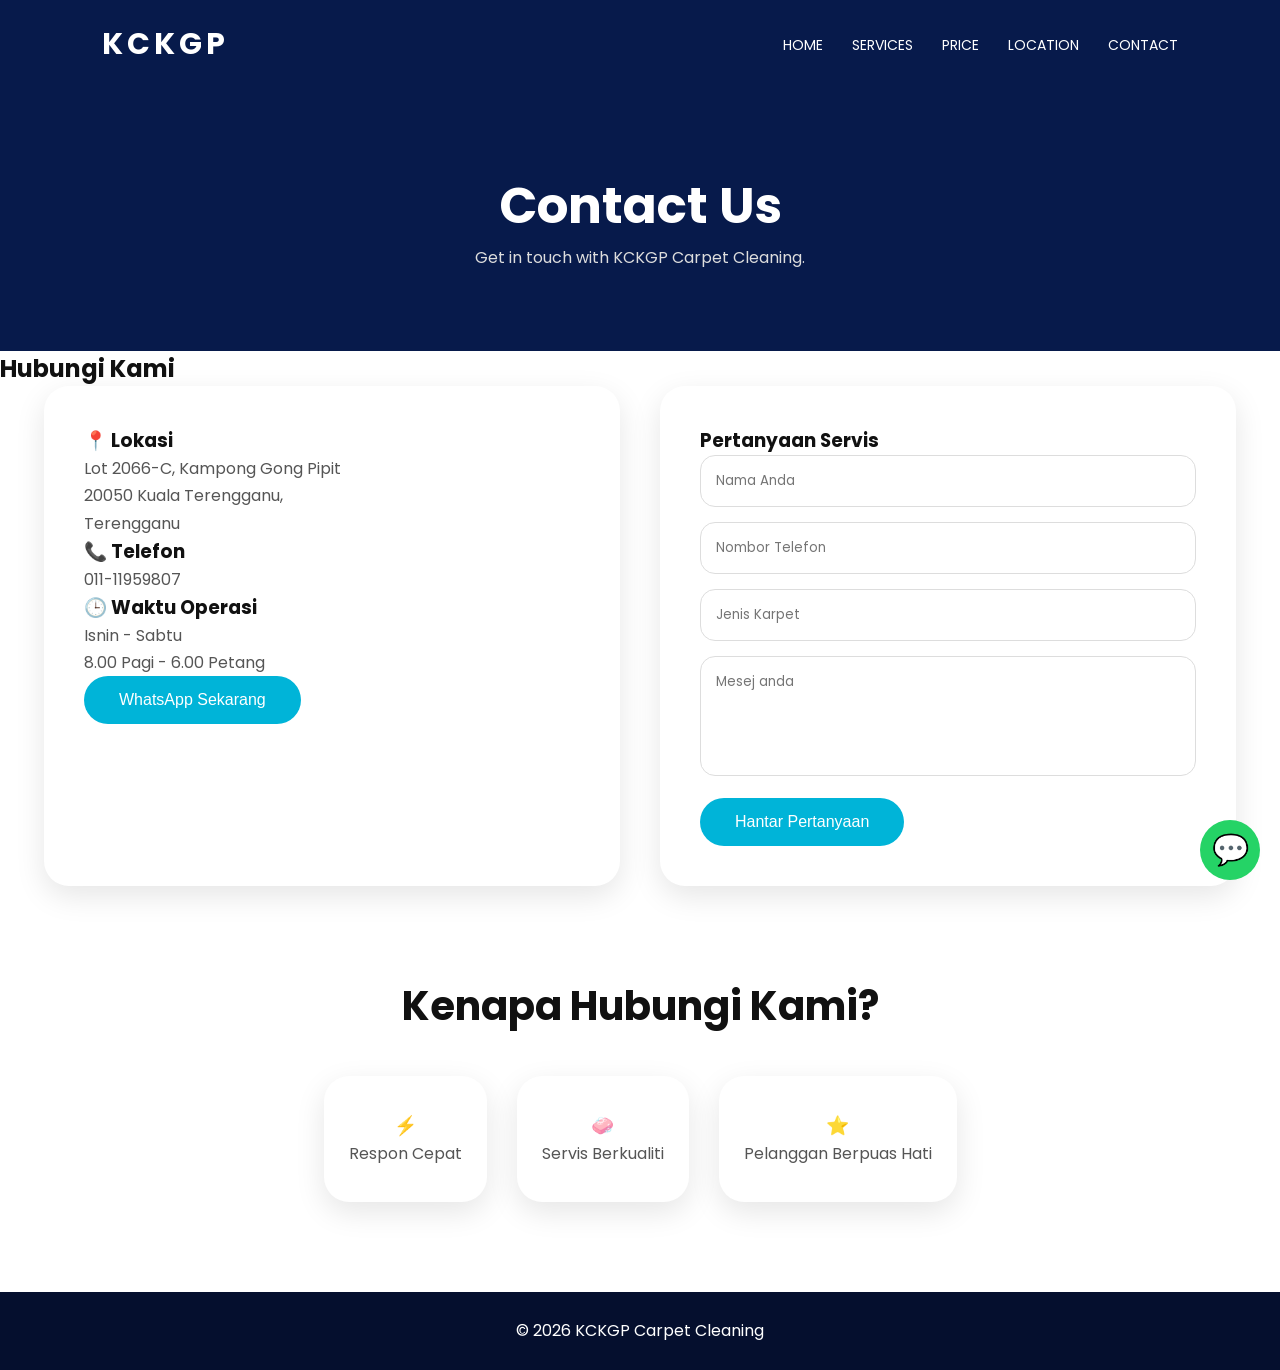
==== contact.html @ 7961ef6f "Add files via upload" ====
<!DOCTYPE html>

<html lang="en">


<head>


<meta charset="UTF-8">


<meta name="viewport" content="width=device-width, initial-scale=1.0">


<title>KCKGP | Contact Us</title>


<link rel="stylesheet" href="style.css">


<link href="https://fonts.googleapis.com/css2?family=Poppins:wght@300;400;500;600;700&display=swap" rel="stylesheet">


</head>




<body>





<!-- HEADER -->


<header>


<div class="logo">

KCKGP

</div>




<div class="menu-btn">

☰

</div>





<nav id="menu">


<a href="index.html">
HOME
</a>


<a href="service.html">
SERVICES
</a>


<a href="price.html">
PRICE
</a>


<a href="location.html">
LOCATION
</a>


<a href="contact.html">
CONTACT
</a>


</nav>



</header>









<!-- HERO -->


<section class="page-hero">


<h1>

Contact Us

</h1>


<p>

Get in touch with KCKGP Carpet Cleaning.

</p>


</section>









<!-- CONTACT SECTION -->


<section class="contact-page">





<h2>

Hubungi Kami

</h2>





<div class="contact-container">








<!-- CONTACT INFO -->


<div class="contact-info">



<h3>

📍 Lokasi

</h3>


<p>

Lot 2066-C, Kampong Gong Pipit

<br>

20050 Kuala Terengganu,

<br>

Terengganu

</p>







<h3>

📞 Telefon

</h3>


<p>

011-11959807

</p>







<h3>

🕒 Waktu Operasi

</h3>


<p>

Isnin - Sabtu

<br>

8.00 Pagi - 6.00 Petang

</p>








<button onclick="whatsapp()">

WhatsApp Sekarang

</button>





</div>









<!-- FORM -->


<div class="contact-form">


<h3>
Pertanyaan Servis
</h3>



<input 
type="text" 
id="nama"
placeholder="Nama Anda">



<input 
type="text" 
id="telefon"
placeholder="Nombor Telefon">



<input 
type="text" 
id="karpet"
placeholder="Jenis Karpet">



<textarea 
id="mesej"
placeholder="Mesej anda"></textarea>





<button onclick="sendWhatsApp()">

Hantar Pertanyaan

</button>


</div>







</div>


</section>









<!-- WHY CONTACT -->


<section class="choose">



<h2>

Kenapa Hubungi Kami?

</h2>





<div class="cards">





<div>

<h3>
⚡
</h3>

<p>
Respon Cepat
</p>

</div>







<div>

<h3>
🧼
</h3>

<p>
Servis Berkualiti
</p>

</div>







<div>

<h3>
⭐
</h3>

<p>
Pelanggan Berpuas Hati
</p>

</div>







</div>


</section>









<!-- FOOTER -->


<footer>


<p>

© 2026 KCKGP Carpet Cleaning

</p>


</footer>








<!-- WHATSAPP FLOAT -->


<a class="whatsapp" onclick="whatsapp()">

💬

</a>







<script src="script.js"></script>


</body>


</html>
---- style.css ----
/* =========================
GLOBAL
========================= */

*{
    margin:0;
    padding:0;
    box-sizing:border-box;
}


html{
    scroll-behavior:smooth;
}


body{

    font-family:'Poppins',sans-serif;
    color:#111;
    background:#fff;

}


img{

    width:100%;
    display:block;

}


h1,h2,h3,h4{

    font-weight:700;

}


p{

    color:#555;
    line-height:1.7;

}



/* =========================
NAVBAR
========================= */


header{

    width:100%;

    padding:22px 8%;

    background:#071A4B;

    display:flex;

    justify-content:space-between;

    align-items:center;

    position:sticky;

    top:0;

    z-index:999;

}



.logo{

    color:white;

    font-size:30px;

    font-weight:700;

    letter-spacing:4px;

}



nav a{

    color:white;

    text-decoration:none;

    margin-left:25px;

    font-size:14px;

}


nav a:hover{

    color:#00B4D8;

}



.menu-btn{

    display:none;

    color:white;

    font-size:30px;

}





/* =========================
BUTTON
========================= */


button{

    background:#00B4D8;

    color:white;

    border:none;

    padding:15px 35px;

    border-radius:30px;

    cursor:pointer;

    font-size:16px;

}



button:hover{

    background:#071A4B;

}





/* =========================
HERO
========================= */


.hero{


    min-height:90vh;


    padding:80px 8%;


    display:flex;


    align-items:center;



    background:


    linear-gradient(
    rgba(7,26,75,.75),
    rgba(7,26,75,.75)
    ),


    url("image/kedai.jpeg");



    background-size:cover;


    background-position:center;


}





.hero-text{

    width:60%;

    color:white;

}



.hero-text h4{

    color:#00B4D8;

    letter-spacing:3px;

    margin-bottom:20px;

}




.hero-text h1{


    color:white;

    font-size:60px;

    line-height:1.2;

    margin:25px 0;


}




.hero-text p{


    color:white;

    font-size:18px;

    max-width:600px;

    margin-bottom:35px;


}







/* =========================
SECTION
========================= */


.choose,
.services-page,
.process,
.location,
.contact,
.gallery,
.price-list{


    padding:90px 8%;

    text-align:center;


}





.choose h2,
.services-page h2,
.process h2,
.location h2,
.contact h2,
.gallery h2,
.price-list h2{


    font-size:40px;

    margin-bottom:40px;


}







/* =========================
CARDS
========================= */


.cards,
.service-container{


    display:flex;

    justify-content:center;

    gap:30px;


}




.cards div,
.service-box{


    background:white;

    padding:35px 25px;

    border-radius:25px;



    box-shadow:

    0 10px 30px rgba(0,0,0,.1);


    transition:.3s;


}





.cards div:hover,
.service-box:hover{


    transform:translateY(-10px);


}







/* =========================
SERVICE
========================= */


.service-box{

    width:280px;

}



.service-box .icon{

    font-size:50px;

    margin-bottom:20px;

}





/* =========================
PROCESS CUCiAN
========================= */


.process{

    background:#f8f9fd;

}



.process-container{


    display:flex;

    justify-content:center;

    gap:30px;

    flex-wrap:wrap;


}





.process-box{


    width:250px;

    background:white;

    padding:35px 25px;

    border-radius:25px;


    box-shadow:

    0 15px 40px rgba(0,0,0,.12);


    transition:.3s;


}



.process-box:hover{


    transform:translateY(-10px);


}




.process-number{


    width:70px;

    height:70px;


    margin:0 auto 20px;


    background:#00B4D8;


    color:white;


    border-radius:50%;


    display:flex;


    justify-content:center;


    align-items:center;


    font-size:25px;


    font-weight:bold;


}



.process-box h3{


    color:#071A4B;

    margin-bottom:15px;

}



.process-box p{

    font-size:15px;

}

/* =========================
PAGE HEADER
========================= */


.page-hero{


    background:#071A4B;


    color:white;


    padding:80px 20px;


    text-align:center;


}



.page-hero h1{

    font-size:50px;

}




.page-hero p{

    color:#ddd;

}







/* =========================
PRICE LIST
========================= */


.price-grid{


    display:grid;


    grid-template-columns:repeat(2,1fr);


    gap:25px;


    max-width:900px;


    margin:auto;


}





.price-item{


    background:#071A4B;


    color:white;


    padding:35px;


    border-radius:25px;


    box-shadow:

    0 15px 35px rgba(0,0,0,.12);


}





.price-item h2{


    font-size:40px;


    color:#00B4D8;


    margin:15px 0;


}



.price-item p{


    color:white;


}





.price-note{


    max-width:700px;


    margin:50px auto;


    padding:25px;


    background:#f5f7fb;


    border-radius:20px;


}









/* =========================
LOCATION
========================= */


.location-container{


    display:flex;


    gap:40px;


    align-items:center;


}



.location-info{

    width:40%;

}



.map{

    width:60%;

}



.map iframe{

    border-radius:25px;

}



.map-button{


    display:inline-block;


    margin-top:20px;


    background:#00B4D8;


    color:white;


    padding:15px 30px;


    border-radius:30px;


    text-decoration:none;


}








/* =========================
GALLERY
========================= */


.gallery-img{


    display:flex;


    justify-content:center;


    gap:30px;


}




.gallery-img img{


    width:40%;


    border-radius:25px;


}









/* =========================
MOVING GOOGLE REVIEW
========================= */


.testimonial{


    padding:100px 0;


    background:#f5f6fb;


    text-align:center;


    overflow:hidden;


}





.testimonial h2{


    font-size:40px;


    color:#071A4B;


    margin-bottom:60px;


}





.testimonial-slider{


    overflow:hidden;


    width:100%;


}







.testimonial-track{


    display:flex;


    gap:30px;


    width:max-content;


    animation:moveReview 35s linear infinite;


}






.review-card{


    width:320px;


    min-height:260px;


    background:white;


    padding:35px;


    border-radius:25px;


    flex-shrink:0;


    text-align:left;


    box-shadow:


    0 15px 40px rgba(0,0,0,.12);


}





.review-card:hover{


    transform:translateY(-10px);


}




.review-card .stars{


    color:#FFC107;


    font-size:26px;


    letter-spacing:4px;


    margin-bottom:20px;


}





.review-card h4{


    color:#071A4B;


    margin-bottom:15px;


    font-size:18px;


}





.review-card p{


    font-size:16px;


    min-height:60px;


}





.review-card span{


    color:#999;


    font-size:13px;


}







@keyframes moveReview{


    0%{

        transform:translateX(0);

    }


    100%{

        transform:translateX(-50%);

    }


}









/* =========================
CONTACT
========================= */


.contact-container{


    display:flex;


    justify-content:center;


    gap:40px;


}





.contact-info,
.contact-form{


    width:45%;


    padding:40px;


    border-radius:25px;


    box-shadow:


    0 10px 30px rgba(0,0,0,.1);


}





.contact-form input,
.contact-form textarea{


    width:100%;


    padding:15px;


    margin-bottom:15px;


    border-radius:15px;


    border:1px solid #ddd;


    font-family:Poppins;


}





.contact-form textarea{


    height:120px;


    resize:none;


}









/* =========================
WHATSAPP
========================= */


.whatsapp{


    position:fixed;


    right:20px;


    bottom:20px;


    width:60px;


    height:60px;


    background:#25D366;


    color:white;


    border-radius:50%;


    display:flex;


    justify-content:center;


    align-items:center;


    font-size:30px;


    text-decoration:none;


    z-index:999;


}









/* =========================
FOOTER
========================= */


footer{


    background:#050F2E;


    padding:25px;


    text-align:center;


}



footer p{


    color:white;


}











/* =========================
MOBILE RESPONSIVE
========================= */


@media(max-width:900px){



header{


    padding:20px;


}




.menu-btn{


    display:block;


}





nav{


    display:none;


    position:absolute;


    top:75px;


    left:0;


    width:100%;


    background:#071A4B;


    padding:20px;


}





nav a{


    display:block;


    margin:15px;


}








.hero{


    padding:60px 20px;


    text-align:center;


}





.hero-text{


    width:100%;


}







.hero-text h1{


    font-size:38px;


}







.hero-text p{


    font-size:16px;


}







.cards,
.service-container,
.process-container,
.location-container,
.contact-container{


    flex-direction:column;


    align-items:center;


}








.cards div,
.service-box,
.process-box,
.contact-info,
.contact-form{


    width:100%;


    max-width:350px;


}







.location-info,
.map{


    width:100%;


}







.price-grid{


    grid-template-columns:1fr;


}







.gallery-img{


    flex-direction:column;


}







.gallery-img img{


    width:100%;


}








.testimonial h2{


    font-size:32px;


}






.review-card{


    width:280px;


}







.page-hero h1{


    font-size:35px;


}



}
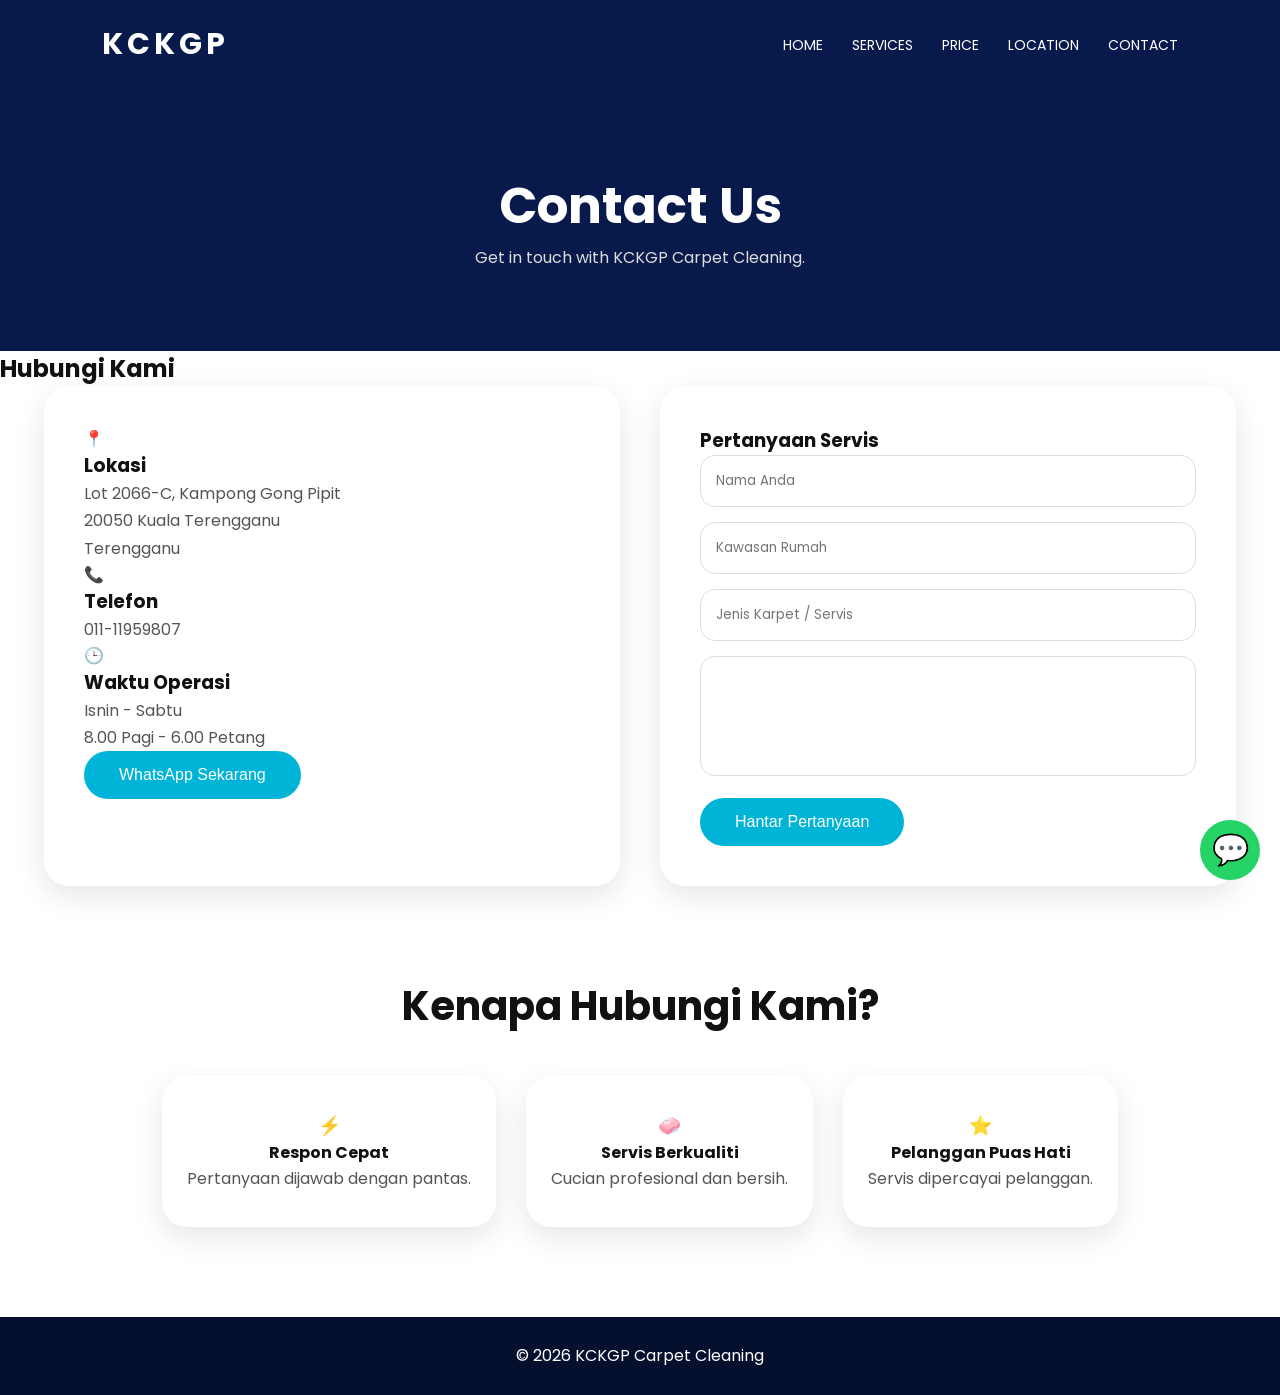
==== commit dcdcb31b: "Update contact.html" ====
--- a/contact.html
+++ b/contact.html
@@ -2,13 +2,10 @@
 
 <html lang="en">
 
-
 <head>
 
-
 <meta charset="UTF-8">
 
-
 <meta name="viewport" content="width=device-width, initial-scale=1.0">
 
 
@@ -25,16 +22,12 @@
 
 
 
-
 <body>
 
 
 
-
-
 <!-- HEADER -->
 
-
 <header>
 
 
@@ -46,13 +39,11 @@
 
 
 
-
 <div class="menu-btn">
 
 ☰
 
 </div>
-
 
 
 
@@ -98,8 +89,7 @@
 
 
 
-
-<!-- HERO -->
+<!-- PAGE HERO -->
 
 
 <section class="page-hero">
@@ -129,6 +119,7 @@
 
 
 
+
 <!-- CONTACT SECTION -->
 
 
@@ -136,8 +127,6 @@
 
 
 
-
-
 <h2>
 
 Hubungi Kami
@@ -156,18 +145,26 @@
 
 
 
-
-<!-- CONTACT INFO -->
+<!-- INFORMATION CARD -->
 
 
 <div class="contact-info">
 
 
-
-<h3>
-
-📍 Lokasi
-
+<div class="contact-item">
+
+
+<div class="contact-icon">
+
+📍
+
+</div>
+
+
+<div>
+
+<h3>
+Lokasi
 </h3>
 
 
@@ -177,7 +174,7 @@
 
 <br>
 
-20050 Kuala Terengganu,
+20050 Kuala Terengganu
 
 <br>
 
@@ -185,16 +182,33 @@
 
 </p>
 
-
-
-
-
-
-
-<h3>
-
-📞 Telefon
-
+</div>
+
+
+</div>
+
+
+
+
+
+
+
+
+
+<div class="contact-item">
+
+
+<div class="contact-icon">
+
+📞
+
+</div>
+
+
+<div>
+
+<h3>
+Telefon
 </h3>
 
 
@@ -205,15 +219,33 @@
 </p>
 
 
-
-
-
-
-
-<h3>
-
-🕒 Waktu Operasi
-
+</div>
+
+
+</div>
+
+
+
+
+
+
+
+
+
+<div class="contact-item">
+
+
+<div class="contact-icon">
+
+🕒
+
+</div>
+
+
+<div>
+
+<h3>
+Waktu Operasi
 </h3>
 
 
@@ -228,6 +260,11 @@
 </p>
 
 
+</div>
+
+
+</div>
+
 
 
 
@@ -242,54 +279,73 @@
 
 
 
-
-
-</div>
-
-
-
-
-
-
-
-
-
-<!-- FORM -->
+</div>
+
+
+
+
+
+
+
+
+
+
+
+
+
+<!-- FORM CARD -->
 
 
 <div class="contact-form">
 
 
 <h3>
+
 Pertanyaan Servis
-</h3>
+
+</h3>
+
+
 
 
 
 <input 
-type="text" 
+type="text"
 id="nama"
 placeholder="Nama Anda">
 
 
 
+
+
 <input 
-type="text" 
+type="text"
 id="telefon"
-placeholder="Nombor Telefon">
+placeholder="Kawasan Rumah">
+
+
+
 
 
 
 <input 
-type="text" 
+type="text"
 id="karpet"
-placeholder="Jenis Karpet">
-
-
-
-<textarea 
+placeholder="Jenis Karpet / Servis">
+
+
+
+
+
+
+<textarea
+
 id="mesej"
-placeholder="Mesej anda"></textarea>
+
+placeholder="Mesej anda">
+
+</textarea>
+
 
 
 
@@ -302,7 +358,10 @@
 </button>
 
 
-</div>
+
+</div>
+
+
 
 
 
@@ -329,7 +388,6 @@
 <section class="choose">
 
 
-
 <h2>
 
 Kenapa Hubungi Kami?
@@ -340,23 +398,37 @@
 
 
 
+
 <div class="cards">
 
 
 
 
 
+
 <div>
 
 <h3>
 ⚡
 </h3>
 
-<p>
+<h4>
+
 Respon Cepat
-</p>
-
-</div>
+
+</h4>
+
+
+<p>
+
+Pertanyaan dijawab dengan pantas.
+
+</p>
+
+
+</div>
+
+
 
 
 
@@ -370,11 +442,22 @@
 🧼
 </h3>
 
-<p>
+<h4>
+
 Servis Berkualiti
-</p>
-
-</div>
+
+</h4>
+
+
+<p>
+
+Cucian profesional dan bersih.
+
+</p>
+
+
+</div>
+
 
 
 
@@ -388,19 +471,30 @@
 ⭐
 </h3>
 
-<p>
-Pelanggan Berpuas Hati
-</p>
-
-</div>
-
-
-
-
-
-
-
-</div>
+<h4>
+
+Pelanggan Puas Hati
+
+</h4>
+
+
+<p>
+
+Servis dipercayai pelanggan.
+
+</p>
+
+
+</div>
+
+
+
+
+
+
+
+</div>
+
 
 
 </section>
@@ -435,6 +529,7 @@
 
 
 
+
 <!-- WHATSAPP FLOAT -->
 
 
@@ -453,7 +548,8 @@
 <script src="script.js"></script>
 
 
+
 </body>
 
 
-</html>+</html>
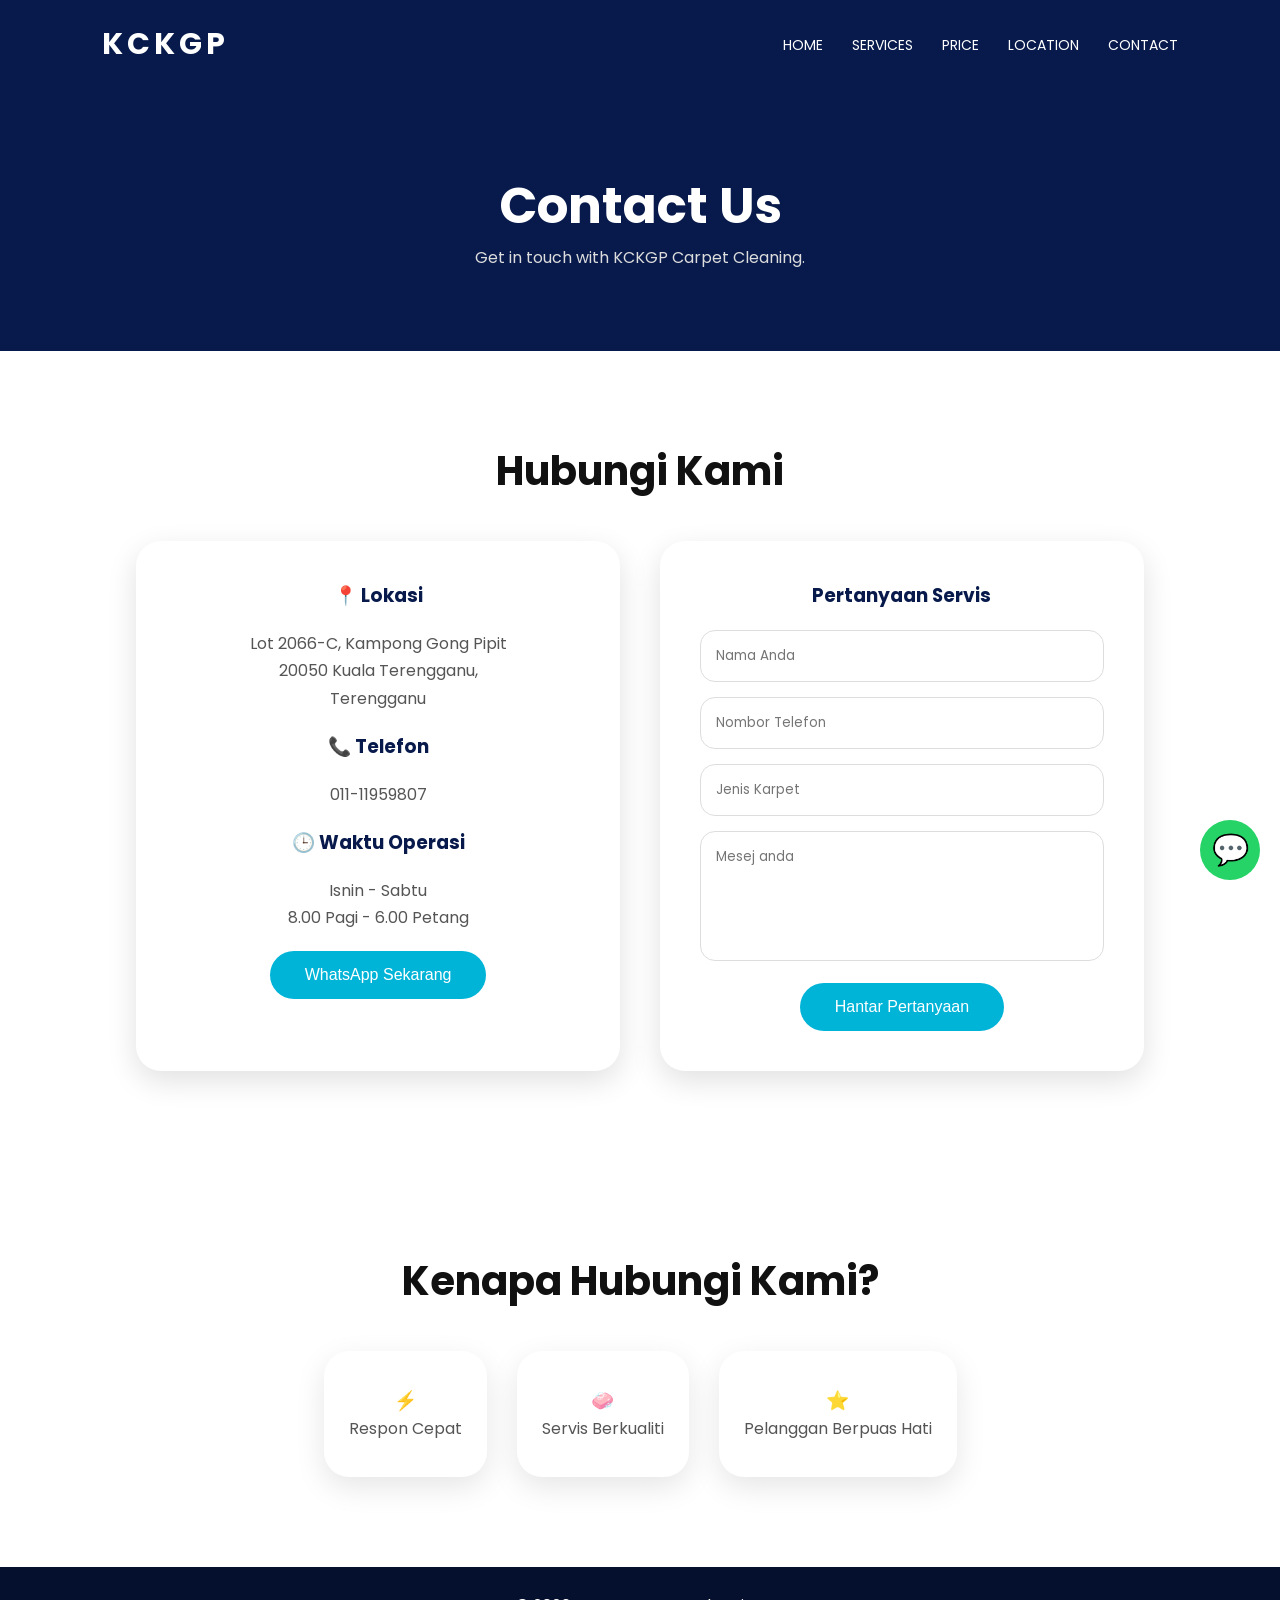
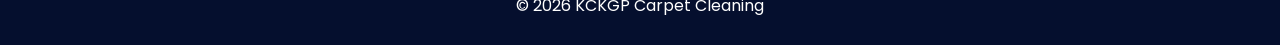
==== commit 2fa43042: "Update contact.html" ====
--- a/contact.html
+++ b/contact.html
@@ -2,10 +2,13 @@
 
 <html lang="en">
 
+
 <head>
 
+
 <meta charset="UTF-8">
 
+
 <meta name="viewport" content="width=device-width, initial-scale=1.0">
 
 
@@ -22,12 +25,16 @@
 
 
 
+
 <body>
 
 
 
+
+
 <!-- HEADER -->
 
+
 <header>
 
 
@@ -39,11 +46,13 @@
 
 
 
+
 <div class="menu-btn">
 
 ☰
 
 </div>
+
 
 
 
@@ -89,7 +98,8 @@
 
 
 
-<!-- PAGE HERO -->
+
+<!-- HERO -->
 
 
 <section class="page-hero">
@@ -119,7 +129,6 @@
 
 
 
-
 <!-- CONTACT SECTION -->
 
 
@@ -127,6 +136,8 @@
 
 
 
+
+
 <h2>
 
 Hubungi Kami
@@ -145,26 +156,18 @@
 
 
 
-<!-- INFORMATION CARD -->
+
+<!-- CONTACT INFO -->
 
 
 <div class="contact-info">
 
 
-<div class="contact-item">
-
-
-<div class="contact-icon">
-
-📍
-
-</div>
-
-
-<div>
-
-<h3>
-Lokasi
+
+<h3>
+
+📍 Lokasi
+
 </h3>
 
 
@@ -174,7 +177,7 @@
 
 <br>
 
-20050 Kuala Terengganu
+20050 Kuala Terengganu,
 
 <br>
 
@@ -182,33 +185,16 @@
 
 </p>
 
-</div>
-
-
-</div>
-
-
-
-
-
-
-
-
-
-<div class="contact-item">
-
-
-<div class="contact-icon">
-
-📞
-
-</div>
-
-
-<div>
-
-<h3>
-Telefon
+
+
+
+
+
+
+<h3>
+
+📞 Telefon
+
 </h3>
 
 
@@ -219,33 +205,15 @@
 </p>
 
 
-</div>
-
-
-</div>
-
-
-
-
-
-
-
-
-
-<div class="contact-item">
-
-
-<div class="contact-icon">
-
-🕒
-
-</div>
-
-
-<div>
-
-<h3>
-Waktu Operasi
+
+
+
+
+
+<h3>
+
+🕒 Waktu Operasi
+
 </h3>
 
 
@@ -260,11 +228,6 @@
 </p>
 
 
-</div>
-
-
-</div>
-
 
 
 
@@ -279,73 +242,54 @@
 
 
 
-</div>
-
-
-
-
-
-
-
-
-
-
-
-
-
-<!-- FORM CARD -->
+
+
+</div>
+
+
+
+
+
+
+
+
+
+<!-- FORM -->
 
 
 <div class="contact-form">
 
 
 <h3>
-
 Pertanyaan Servis
-
-</h3>
-
-
+</h3>
 
 
 
 <input 
-type="text"
+type="text" 
 id="nama"
 placeholder="Nama Anda">
 
 
 
-
-
 <input 
-type="text"
+type="text" 
 id="telefon"
-placeholder="Kawasan Rumah">
-
-
-
+placeholder="Nombor Telefon">
 
 
 
 <input 
-type="text"
+type="text" 
 id="karpet"
-placeholder="Jenis Karpet / Servis">
-
-
-
-
-
-
-<textarea
-
+placeholder="Jenis Karpet">
+
+
+
+<textarea 
 id="mesej"
-
-placeholder="Mesej anda">
-
-</textarea>
-
+placeholder="Mesej anda"></textarea>
 
 
 
@@ -358,10 +302,7 @@
 </button>
 
 
-
-</div>
-
-
+</div>
 
 
 
@@ -388,6 +329,7 @@
 <section class="choose">
 
 
+
 <h2>
 
 Kenapa Hubungi Kami?
@@ -398,37 +340,23 @@
 
 
 
-
 <div class="cards">
 
 
 
 
 
-
 <div>
 
 <h3>
 ⚡
 </h3>
 
-<h4>
-
+<p>
 Respon Cepat
-
-</h4>
-
-
-<p>
-
-Pertanyaan dijawab dengan pantas.
-
-</p>
-
-
-</div>
-
-
+</p>
+
+</div>
 
 
 
@@ -442,22 +370,11 @@
 🧼
 </h3>
 
-<h4>
-
+<p>
 Servis Berkualiti
-
-</h4>
-
-
-<p>
-
-Cucian profesional dan bersih.
-
-</p>
-
-
-</div>
-
+</p>
+
+</div>
 
 
 
@@ -471,30 +388,19 @@
 ⭐
 </h3>
 
-<h4>
-
-Pelanggan Puas Hati
-
-</h4>
-
-
-<p>
-
-Servis dipercayai pelanggan.
-
-</p>
-
-
-</div>
-
-
-
-
-
-
-
-</div>
-
+<p>
+Pelanggan Berpuas Hati
+</p>
+
+</div>
+
+
+
+
+
+
+
+</div>
 
 
 </section>
@@ -529,7 +435,6 @@
 
 
 
-
 <!-- WHATSAPP FLOAT -->
 
 
@@ -548,7 +453,6 @@
 <script src="script.js"></script>
 
 
-
 </body>
 
 
--- a/style.css
+++ b/style.css
@@ -23,6 +23,7 @@
 }
 
 
+
 img{
 
     width:100%;
@@ -31,11 +32,13 @@
 }
 
 
+
 h1,h2,h3,h4{
 
     font-weight:700;
 
 }
+
 
 
 p{
@@ -47,6 +50,9 @@
 
 
 
+
+
+
 /* =========================
 NAVBAR
 ========================= */
@@ -90,6 +96,15 @@
 
 
 
+.logo img{
+
+    width:120px;
+
+}
+
+
+
+
 nav a{
 
     color:white;
@@ -103,6 +118,7 @@
 }
 
 
+
 nav a:hover{
 
     color:#00B4D8;
@@ -125,6 +141,9 @@
 
 
 
+
+
+
 /* =========================
 BUTTON
 ========================= */
@@ -146,6 +165,8 @@
 
     font-size:16px;
 
+    transition:.3s;
+
 }
 
 
@@ -160,8 +181,11 @@
 
 
 
-/* =========================
-HERO
+
+
+
+/* =========================
+HERO BACKGROUND
 ========================= */
 
 
@@ -185,8 +209,11 @@
 
 
     linear-gradient(
+
     rgba(7,26,75,.75),
+
     rgba(7,26,75,.75)
+
     ),
 
 
@@ -200,6 +227,9 @@
     background-position:center;
 
 
+    background-repeat:no-repeat;
+
+
 }
 
 
@@ -216,14 +246,18 @@
 
 
 
+
+
 .hero-text h4{
 
+
     color:#00B4D8;
 
     letter-spacing:3px;
 
     margin-bottom:20px;
 
+
 }
 
 
@@ -246,6 +280,7 @@
 
 
 
+
 .hero-text p{
 
 
@@ -266,18 +301,20 @@
 
 
 
-/* =========================
-SECTION
+
+
+/* =========================
+GENERAL SECTION
 ========================= */
 
 
 .choose,
 .services-page,
-.process,
 .location,
 .contact,
 .gallery,
-.price-list{
+.price-list,
+.contact-page{
 
 
     padding:90px 8%;
@@ -293,11 +330,11 @@
 
 .choose h2,
 .services-page h2,
-.process h2,
 .location h2,
 .contact h2,
 .gallery h2,
-.price-list h2{
+.price-list h2,
+.contact-page h2{
 
 
     font-size:40px;
@@ -306,6 +343,8 @@
 
 
 }
+
+
 
 
 
@@ -334,6 +373,7 @@
 
 
 
+
 .cards div,
 .service-box{
 
@@ -351,6 +391,7 @@
     0 10px 30px rgba(0,0,0,.1);
 
 
+
     transition:.3s;
 
 
@@ -375,6 +416,9 @@
 
 
 
+
+
+
 /* =========================
 SERVICE
 ========================= */
@@ -388,74 +432,469 @@
 
 
 
+
 .service-box .icon{
 
+
     font-size:50px;
 
     margin-bottom:20px;
 
-}
-
-
-
-
-
-/* =========================
-PROCESS CUCiAN
-========================= */
-
-
-.process{
-
-    background:#f8f9fd;
-
-}
-
-
-
-.process-container{
+
+}
+
+
+
+
+.service-box h3{
+
+
+    color:#071A4B;
+
+    margin-bottom:15px;
+
+
+}
+
+/* =========================
+PAGE HEADER
+========================= */
+
+
+.page-hero{
+
+
+    background:#071A4B;
+
+
+    color:white;
+
+
+    padding:80px 20px;
+
+
+    text-align:center;
+
+
+}
+
+
+
+.page-hero h1{
+
+
+    font-size:50px;
+
+
+}
+
+
+
+.page-hero p{
+
+
+    color:#ddd;
+
+
+}
+
+
+
+
+
+
+
+
+
+/* =========================
+PRICE LIST
+========================= */
+
+
+.price-grid{
+
+
+    display:grid;
+
+
+    grid-template-columns:repeat(2,1fr);
+
+
+    gap:25px;
+
+
+    max-width:900px;
+
+
+    margin:auto;
+
+
+}
+
+
+
+
+.price-item{
+
+
+    background:#071A4B;
+
+
+    color:white;
+
+
+    padding:35px;
+
+
+    border-radius:25px;
+
+
+    box-shadow:
+
+    0 10px 30px rgba(0,0,0,.15);
+
+
+}
+
+
+
+.price-item h3{
+
+
+    font-size:22px;
+
+
+}
+
+
+
+.price-item h2{
+
+
+    color:#00B4D8;
+
+
+    font-size:40px;
+
+
+    margin:15px 0;
+
+
+}
+
+
+
+.price-item p{
+
+
+    color:white;
+
+
+}
+
+
+
+
+
+.price-note{
+
+
+    max-width:700px;
+
+
+    margin:50px auto;
+
+
+    padding:25px;
+
+
+    background:#f5f6fb;
+
+
+    border-radius:20px;
+
+
+}
+
+
+
+
+
+
+
+
+
+
+/* =========================
+LOCATION
+========================= */
+
+
+.location-container{
 
 
     display:flex;
 
+
+    gap:40px;
+
+
+    align-items:center;
+
+
+}
+
+
+
+
+.location-info{
+
+
+    width:40%;
+
+
+}
+
+
+
+.location-info h3{
+
+
+    color:#071A4B;
+
+
+    margin:20px 0 10px;
+
+
+}
+
+
+
+.map{
+
+
+    width:60%;
+
+
+}
+
+
+
+
+.map iframe{
+
+
+    width:100%;
+
+
+    height:350px;
+
+
+    border-radius:25px;
+
+
+}
+
+
+
+
+
+.map-button{
+
+
+    display:inline-block;
+
+
+    margin-top:20px;
+
+
+    background:#00B4D8;
+
+
+    color:white;
+
+
+    padding:15px 30px;
+
+
+    border-radius:30px;
+
+
+    text-decoration:none;
+
+
+}
+
+
+
+
+
+
+
+
+
+/* =========================
+GALLERY
+========================= */
+
+
+.gallery-img{
+
+
+    display:flex;
+
+
     justify-content:center;
 
+
     gap:30px;
 
-    flex-wrap:wrap;
-
-
-}
-
-
-
-
-
-.process-box{
-
-
-    width:250px;
+
+}
+
+
+
+
+.gallery-img img{
+
+
+    width:40%;
+
+
+    border-radius:25px;
+
+
+}
+
+
+
+
+
+
+
+
+
+
+
+
+/* =========================
+MOVING TESTIMONIAL
+========================= */
+
+
+.testimonial{
+
+
+    padding:100px 0;
+
+
+    background:#f5f6fb;
+
+
+    overflow:hidden;
+
+
+    text-align:center;
+
+
+}
+
+
+
+
+.testimonial h2{
+
+
+    font-size:40px;
+
+
+    color:#071A4B;
+
+
+    margin-bottom:50px;
+
+
+}
+
+
+
+
+
+
+.testimonial-slider{
+
+
+    overflow:hidden;
+
+
+    width:100%;
+
+
+}
+
+
+
+
+
+
+
+.testimonial-track{
+
+
+    display:flex;
+
+
+    gap:30px;
+
+
+    width:max-content;
+
+
+    animation:moveReview 35s linear infinite;
+
+
+}
+
+
+
+
+.review-card{
+
+
+    width:320px;
+
+
+    min-height:240px;
+
 
     background:white;
 
-    padding:35px 25px;
+
+    padding:35px;
+
 
     border-radius:25px;
 
 
+    flex-shrink:0;
+
+
+    text-align:left;
+
+
     box-shadow:
 
+
     0 15px 40px rgba(0,0,0,.12);
 
 
-    transition:.3s;
-
-
-}
-
-
-
-.process-box:hover{
+}
+
+
+
+
+
+.review-card:hover{
 
 
     transform:translateY(-10px);
@@ -466,24 +905,109 @@
 
 
 
-.process-number{
-
-
-    width:70px;
-
-    height:70px;
-
-
-    margin:0 auto 20px;
-
-
-    background:#00B4D8;
-
-
-    color:white;
-
-
-    border-radius:50%;
+
+.stars{
+
+
+    color:#FFC107;
+
+
+    font-size:25px;
+
+
+    letter-spacing:4px;
+
+
+    margin-bottom:20px;
+
+
+}
+
+
+
+
+
+.review-card h4{
+
+
+    color:#071A4B;
+
+
+    margin-bottom:15px;
+
+
+}
+
+
+
+
+
+.review-card p{
+
+
+    font-size:15px;
+
+
+}
+
+
+
+
+
+.review-card span{
+
+
+    color:#999;
+
+
+    font-size:13px;
+
+
+}
+
+
+
+
+
+
+@keyframes moveReview{
+
+
+    from{
+
+
+        transform:translateX(0);
+
+
+    }
+
+
+
+    to{
+
+
+        transform:translateX(-50%);
+
+
+    }
+
+
+}
+
+
+
+
+
+
+
+
+
+/* =========================
+CONTACT PAGE
+========================= */
+
+
+.contact-container{
 
 
     display:flex;
@@ -492,554 +1016,10 @@
     justify-content:center;
 
 
-    align-items:center;
-
-
-    font-size:25px;
-
-
-    font-weight:bold;
-
-
-}
-
-
-
-.process-box h3{
-
-
-    color:#071A4B;
-
-    margin-bottom:15px;
-
-}
-
-
-
-.process-box p{
-
-    font-size:15px;
-
-}
-
-/* =========================
-PAGE HEADER
-========================= */
-
-
-.page-hero{
-
-
-    background:#071A4B;
-
-
-    color:white;
-
-
-    padding:80px 20px;
-
-
-    text-align:center;
-
-
-}
-
-
-
-.page-hero h1{
-
-    font-size:50px;
-
-}
-
-
-
-
-.page-hero p{
-
-    color:#ddd;
-
-}
-
-
-
-
-
-
-
-/* =========================
-PRICE LIST
-========================= */
-
-
-.price-grid{
-
-
-    display:grid;
-
-
-    grid-template-columns:repeat(2,1fr);
-
-
-    gap:25px;
-
-
-    max-width:900px;
-
-
-    margin:auto;
-
-
-}
-
-
-
-
-
-.price-item{
-
-
-    background:#071A4B;
-
-
-    color:white;
-
-
-    padding:35px;
-
-
-    border-radius:25px;
-
-
-    box-shadow:
-
-    0 15px 35px rgba(0,0,0,.12);
-
-
-}
-
-
-
-
-
-.price-item h2{
-
-
-    font-size:40px;
-
-
-    color:#00B4D8;
-
-
-    margin:15px 0;
-
-
-}
-
-
-
-.price-item p{
-
-
-    color:white;
-
-
-}
-
-
-
-
-
-.price-note{
-
-
-    max-width:700px;
-
-
-    margin:50px auto;
-
-
-    padding:25px;
-
-
-    background:#f5f7fb;
-
-
-    border-radius:20px;
-
-
-}
-
-
-
-
-
-
-
-
-
-/* =========================
-LOCATION
-========================= */
-
-
-.location-container{
-
-
-    display:flex;
-
-
     gap:40px;
 
 
-    align-items:center;
-
-
-}
-
-
-
-.location-info{
-
-    width:40%;
-
-}
-
-
-
-.map{
-
-    width:60%;
-
-}
-
-
-
-.map iframe{
-
-    border-radius:25px;
-
-}
-
-
-
-.map-button{
-
-
-    display:inline-block;
-
-
-    margin-top:20px;
-
-
-    background:#00B4D8;
-
-
-    color:white;
-
-
-    padding:15px 30px;
-
-
-    border-radius:30px;
-
-
-    text-decoration:none;
-
-
-}
-
-
-
-
-
-
-
-
-/* =========================
-GALLERY
-========================= */
-
-
-.gallery-img{
-
-
-    display:flex;
-
-
-    justify-content:center;
-
-
-    gap:30px;
-
-
-}
-
-
-
-
-.gallery-img img{
-
-
-    width:40%;
-
-
-    border-radius:25px;
-
-
-}
-
-
-
-
-
-
-
-
-
-/* =========================
-MOVING GOOGLE REVIEW
-========================= */
-
-
-.testimonial{
-
-
-    padding:100px 0;
-
-
-    background:#f5f6fb;
-
-
-    text-align:center;
-
-
-    overflow:hidden;
-
-
-}
-
-
-
-
-
-.testimonial h2{
-
-
-    font-size:40px;
-
-
-    color:#071A4B;
-
-
-    margin-bottom:60px;
-
-
-}
-
-
-
-
-
-.testimonial-slider{
-
-
-    overflow:hidden;
-
-
-    width:100%;
-
-
-}
-
-
-
-
-
-
-
-.testimonial-track{
-
-
-    display:flex;
-
-
-    gap:30px;
-
-
-    width:max-content;
-
-
-    animation:moveReview 35s linear infinite;
-
-
-}
-
-
-
-
-
-
-.review-card{
-
-
-    width:320px;
-
-
-    min-height:260px;
-
-
-    background:white;
-
-
-    padding:35px;
-
-
-    border-radius:25px;
-
-
-    flex-shrink:0;
-
-
-    text-align:left;
-
-
-    box-shadow:
-
-
-    0 15px 40px rgba(0,0,0,.12);
-
-
-}
-
-
-
-
-
-.review-card:hover{
-
-
-    transform:translateY(-10px);
-
-
-}
-
-
-
-
-.review-card .stars{
-
-
-    color:#FFC107;
-
-
-    font-size:26px;
-
-
-    letter-spacing:4px;
-
-
-    margin-bottom:20px;
-
-
-}
-
-
-
-
-
-.review-card h4{
-
-
-    color:#071A4B;
-
-
-    margin-bottom:15px;
-
-
-    font-size:18px;
-
-
-}
-
-
-
-
-
-.review-card p{
-
-
-    font-size:16px;
-
-
-    min-height:60px;
-
-
-}
-
-
-
-
-
-.review-card span{
-
-
-    color:#999;
-
-
-    font-size:13px;
-
-
-}
-
-
-
-
-
-
-
-@keyframes moveReview{
-
-
-    0%{
-
-        transform:translateX(0);
-
-    }
-
-
-    100%{
-
-        transform:translateX(-50%);
-
-    }
-
-
-}
-
-
-
-
-
-
-
-
-
-/* =========================
-CONTACT
-========================= */
-
-
-.contact-container{
-
-
-    display:flex;
-
-
-    justify-content:center;
-
-
-    gap:40px;
+    align-items:stretch;
 
 
 }
@@ -1058,16 +1038,49 @@
     padding:40px;
 
 
+    background:white;
+
+
     border-radius:25px;
 
 
     box-shadow:
 
 
-    0 10px 30px rgba(0,0,0,.1);
-
-
-}
+    0 10px 30px rgba(0,0,0,.12);
+
+
+}
+
+
+
+
+
+.contact-info h3,
+.contact-form h3{
+
+
+    color:#071A4B;
+
+
+    margin-bottom:20px;
+
+
+}
+
+
+
+
+
+.contact-info p{
+
+
+    margin-bottom:20px;
+
+
+}
+
+
 
 
 
@@ -1100,11 +1113,10 @@
 
 
 
-
 .contact-form textarea{
 
 
-    height:120px;
+    height:130px;
 
 
     resize:none;
@@ -1121,7 +1133,7 @@
 
 
 /* =========================
-WHATSAPP
+WHATSAPP FLOAT
 ========================= */
 
 
@@ -1201,6 +1213,7 @@
 
 
 
+
 footer p{
 
 
@@ -1217,8 +1230,6 @@
 
 
 
-
-
 /* =========================
 MOBILE RESPONSIVE
 ========================= */
@@ -1239,6 +1250,18 @@
 
 
 
+.logo{
+
+
+    font-size:25px;
+
+
+}
+
+
+
+
+
 .menu-btn{
 
 
@@ -1250,7 +1273,6 @@
 
 
 
-
 nav{
 
 
@@ -1298,7 +1320,6 @@
 
 
 
-
 .hero{
 
 
@@ -1326,8 +1347,6 @@
 
 
 
-
-
 .hero-text h1{
 
 
@@ -1340,8 +1359,6 @@
 
 
 
-
-
 .hero-text p{
 
 
@@ -1349,6 +1366,7 @@
 
 
 }
+
 
 
 
@@ -1358,7 +1376,6 @@
 
 .cards,
 .service-container,
-.process-container,
 .location-container,
 .contact-container{
 
@@ -1375,12 +1392,8 @@
 
 
 
-
-
-
 .cards div,
 .service-box,
-.process-box,
 .contact-info,
 .contact-form{
 
@@ -1397,8 +1410,6 @@
 
 
 
-
-
 .location-info,
 .map{
 
@@ -1412,8 +1423,6 @@
 
 
 
-
-
 .price-grid{
 
 
@@ -1426,8 +1435,6 @@
 
 
 
-
-
 .gallery-img{
 
 
@@ -1440,8 +1447,6 @@
 
 
 
-
-
 .gallery-img img{
 
 
@@ -1454,9 +1459,6 @@
 
 
 
-
-
-
 .testimonial h2{
 
 
@@ -1469,7 +1471,6 @@
 
 
 
-
 .review-card{
 
 
@@ -1482,8 +1483,6 @@
 
 
 
-
-
 .page-hero h1{
 
 
@@ -1494,4 +1493,4 @@
 
 
 
-}+}
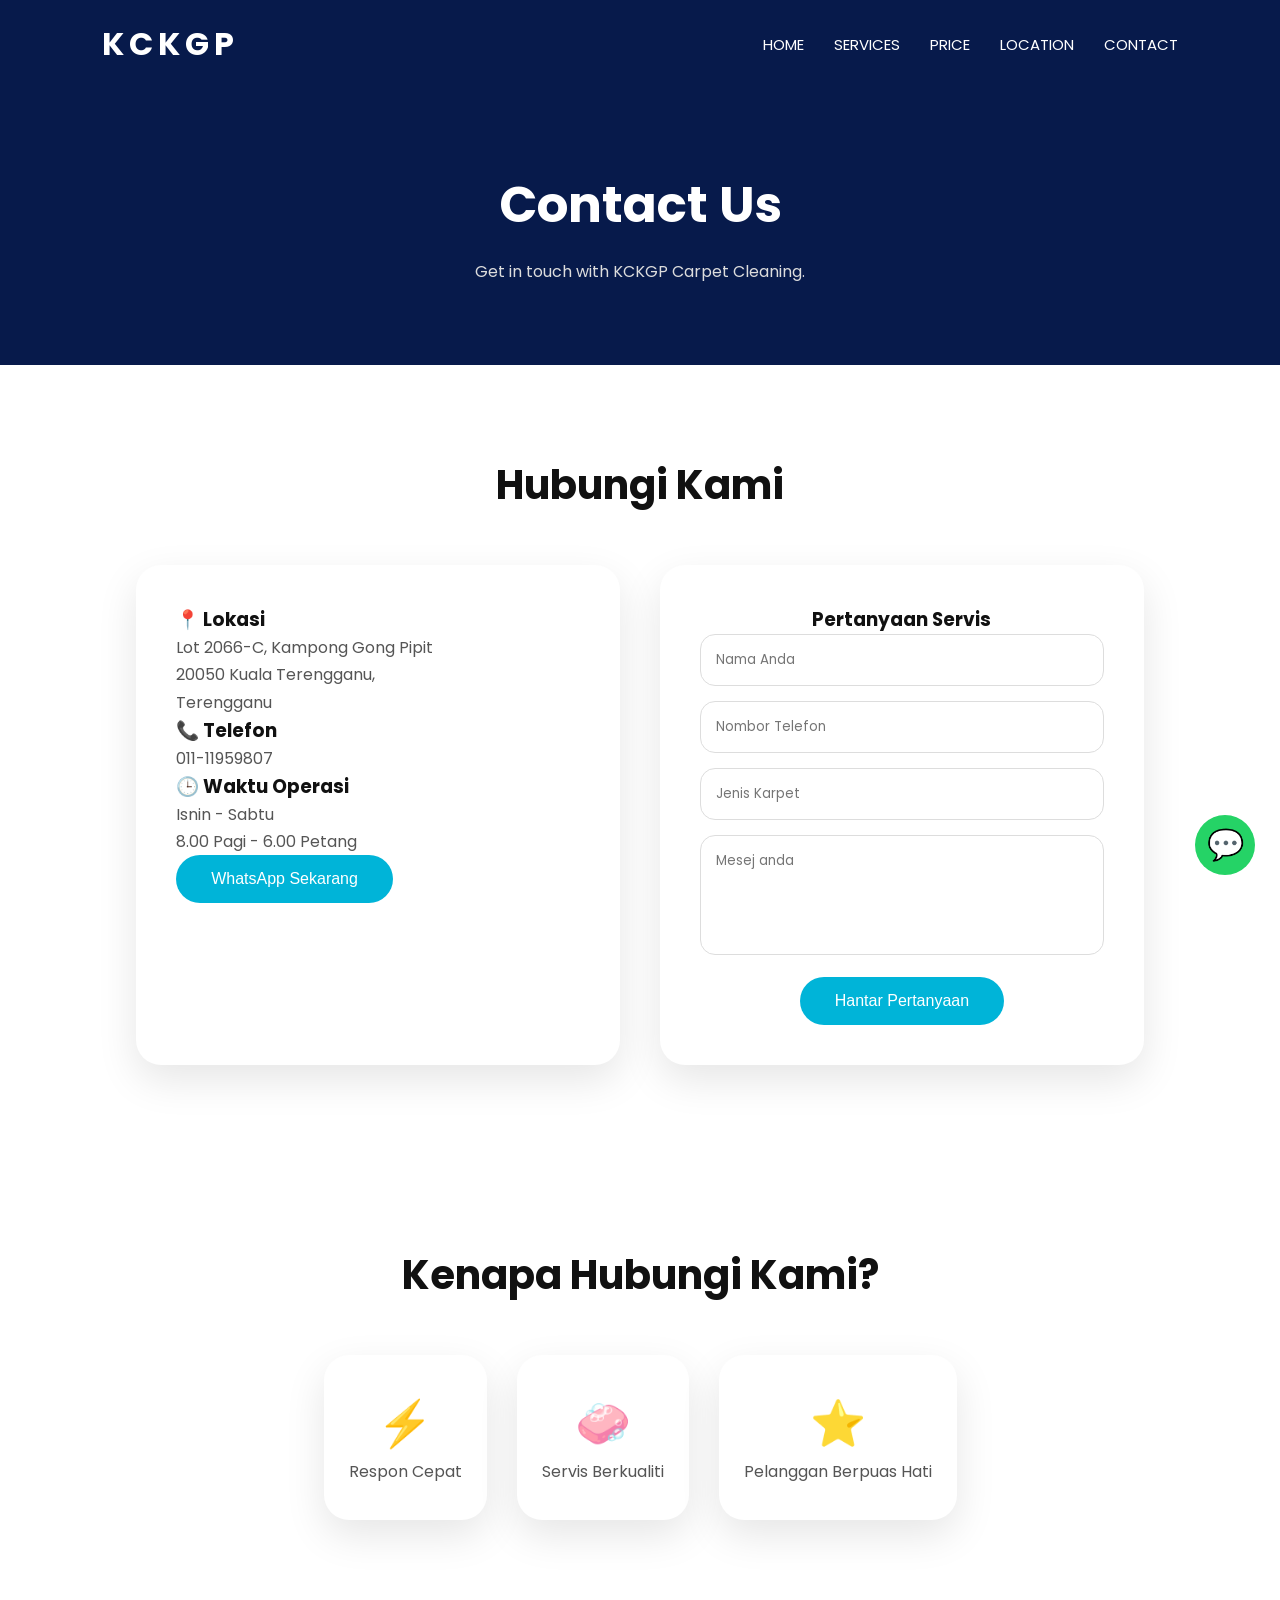
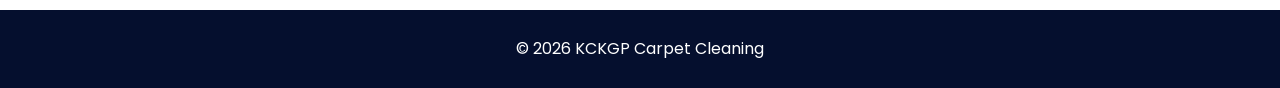
==== commit cdee778f: "Add files via upload" ====
--- a/contact.html
+++ b/contact.html
@@ -456,4 +456,4 @@
 </body>
 
 
-</html>
+</html>
--- a/style.css
+++ b/style.css
@@ -23,7 +23,6 @@
 }
 
 
-
 img{
 
     width:100%;
@@ -32,13 +31,11 @@
 }
 
 
-
 h1,h2,h3,h4{
 
     font-weight:700;
 
 }
-
 
 
 p{
@@ -50,11 +47,8 @@
 
 
 
-
-
-
-/* =========================
-NAVBAR
+/* =========================
+HEADER
 ========================= */
 
 
@@ -62,7 +56,7 @@
 
     width:100%;
 
-    padding:22px 8%;
+    padding:20px 8%;
 
     background:#071A4B;
 
@@ -86,22 +80,23 @@
 
     color:white;
 
-    font-size:30px;
+    font-size:32px;
 
     font-weight:700;
 
-    letter-spacing:4px;
-
-}
-
-
-
-.logo img{
-
-    width:120px;
-
-}
-
+    letter-spacing:5px;
+
+}
+
+
+
+nav{
+
+    display:flex;
+
+    align-items:center;
+
+}
 
 
 
@@ -111,9 +106,11 @@
 
     text-decoration:none;
 
-    margin-left:25px;
-
-    font-size:14px;
+    margin-left:30px;
+
+    font-size:15px;
+
+    transition:.3s;
 
 }
 
@@ -133,14 +130,11 @@
 
     color:white;
 
-    font-size:30px;
-
-}
-
-
-
-
-
+    font-size:32px;
+
+    cursor:pointer;
+
+}
 
 
 
@@ -159,7 +153,7 @@
 
     padding:15px 35px;
 
-    border-radius:30px;
+    border-radius:50px;
 
     cursor:pointer;
 
@@ -179,13 +173,8 @@
 
 
 
-
-
-
-
-
-/* =========================
-HERO BACKGROUND
+/* =========================
+HERO
 ========================= */
 
 
@@ -207,29 +196,21 @@
 
     background:
 
-
     linear-gradient(
-
     rgba(7,26,75,.75),
-
     rgba(7,26,75,.75)
-
     ),
 
 
     url("image/kedai.jpeg");
 
 
-
     background-size:cover;
 
 
     background-position:center;
 
 
-    background-repeat:no-repeat;
-
-
 }
 
 
@@ -250,15 +231,14 @@
 
 .hero-text h4{
 
-
     color:#00B4D8;
 
     letter-spacing:3px;
 
-    margin-bottom:20px;
-
-
-}
+    font-size:18px;
+
+}
+
 
 
 
@@ -268,9 +248,12 @@
 
     color:white;
 
+
     font-size:60px;
 
-    line-height:1.2;
+
+    line-height:1.15;
+
 
     margin:25px 0;
 
@@ -286,35 +269,32 @@
 
     color:white;
 
+
     font-size:18px;
 
+
     max-width:600px;
 
-    margin-bottom:35px;
-
-
-}
-
-
-
-
-
-
-
-
-
-/* =========================
-GENERAL SECTION
+
+}
+
+
+
+
+
+/* =========================
+SECTION
 ========================= */
 
 
 .choose,
 .services-page,
+.process,
 .location,
 .contact,
+.contact-page,
 .gallery,
-.price-list,
-.contact-page{
+.price-list{
 
 
     padding:90px 8%;
@@ -330,30 +310,27 @@
 
 .choose h2,
 .services-page h2,
+.process h2,
 .location h2,
 .contact h2,
+.contact-page h2,
 .gallery h2,
-.price-list h2,
-.contact-page h2{
+.price-list h2{
 
 
     font-size:40px;
 
-    margin-bottom:40px;
-
-
-}
-
-
-
-
-
-
-
-
-
-/* =========================
-CARDS
+    margin-bottom:50px;
+
+
+}
+
+
+
+
+
+/* =========================
+CARD
 ========================= */
 
 
@@ -367,9 +344,7 @@
 
     gap:30px;
 
-
-}
-
+}
 
 
 
@@ -380,15 +355,17 @@
 
     background:white;
 
+
     padding:35px 25px;
 
+
     border-radius:25px;
 
 
 
     box-shadow:
 
-    0 10px 30px rgba(0,0,0,.1);
+    0 15px 40px rgba(0,0,0,.1);
 
 
 
@@ -414,6 +391,11 @@
 
 
 
+.cards h3{
+
+    font-size:45px;
+
+}
 
 
 
@@ -426,10 +408,11 @@
 
 .service-box{
 
+
     width:280px;
 
-}
-
+
+}
 
 
 
@@ -444,8 +427,6 @@
 }
 
 
-
-
 .service-box h3{
 
 
@@ -457,7 +438,7 @@
 }
 
 /* =========================
-PAGE HEADER
+PAGE HERO
 ========================= */
 
 
@@ -486,6 +467,9 @@
     font-size:50px;
 
 
+    margin-bottom:15px;
+
+
 }
 
 
@@ -502,12 +486,8 @@
 
 
 
-
-
-
-
-/* =========================
-PRICE LIST
+/* =========================
+PRICE
 ========================= */
 
 
@@ -520,7 +500,7 @@
     grid-template-columns:repeat(2,1fr);
 
 
-    gap:25px;
+    gap:30px;
 
 
     max-width:900px;
@@ -543,483 +523,520 @@
     color:white;
 
 
+    padding:40px;
+
+
+    border-radius:25px;
+
+
+    box-shadow:
+
+    0 15px 40px rgba(0,0,0,.15);
+
+
+}
+
+
+
+
+
+.price-item h3{
+
+
+    font-size:22px;
+
+
+}
+
+
+
+.price-item h2{
+
+
+    font-size:42px;
+
+
+    color:#00B4D8;
+
+
+    margin:15px 0;
+
+
+}
+
+
+
+.price-item p{
+
+
+    color:white;
+
+
+}
+
+
+
+
+
+.price-note{
+
+
+    max-width:700px;
+
+
+    margin:50px auto;
+
+
+    padding:30px;
+
+
+    background:#f5f6fb;
+
+
+    border-radius:25px;
+
+
+}
+
+
+
+
+
+/* =========================
+PROCESS
+========================= */
+
+
+.process-container{
+
+
+    display:flex;
+
+
+    justify-content:center;
+
+
+    gap:30px;
+
+
+}
+
+
+
+
+.process-container div{
+
+
+    width:220px;
+
+
+    background:white;
+
+
+    padding:30px;
+
+
+    border-radius:25px;
+
+
+    box-shadow:
+
+    0 10px 30px rgba(0,0,0,.1);
+
+
+}
+
+
+
+.process-container h3{
+
+
+    font-size:35px;
+
+
+    color:#00B4D8;
+
+
+}
+
+
+
+
+
+/* =========================
+LOCATION
+========================= */
+
+
+.location-container{
+
+
+    display:flex;
+
+
+    gap:40px;
+
+
+    align-items:center;
+
+
+}
+
+
+
+.location-info{
+
+
+    width:40%;
+
+
+    text-align:left;
+
+
+}
+
+
+
+
+
+.location-info h3{
+
+
+    color:#071A4B;
+
+
+    margin-top:25px;
+
+
+}
+
+
+
+
+
+.map{
+
+
+    width:60%;
+
+
+}
+
+
+
+.map iframe{
+
+
+    width:100%;
+
+
+    border-radius:25px;
+
+
+}
+
+
+
+
+
+.map-button{
+
+
+    display:inline-block;
+
+
+    margin-top:20px;
+
+
+    background:#00B4D8;
+
+
+    color:white;
+
+
+    padding:15px 30px;
+
+
+    border-radius:50px;
+
+
+    text-decoration:none;
+
+
+}
+
+
+
+
+
+/* =========================
+GALLERY
+========================= */
+
+
+.gallery-img{
+
+
+    display:flex;
+
+
+    justify-content:center;
+
+
+    gap:30px;
+
+
+}
+
+
+
+.gallery-img img{
+
+
+    width:40%;
+
+
+    border-radius:25px;
+
+
+}
+
+
+
+
+
+/* =========================
+GOOGLE TESTIMONIAL
+========================= */
+
+
+.testimonial{
+
+
+    padding:100px 0;
+
+
+    background:#f5f6fb;
+
+
+    text-align:center;
+
+
+    overflow:hidden;
+
+
+}
+
+
+
+
+
+.testimonial h2{
+
+
+    font-size:40px;
+
+
+    color:#071A4B;
+
+
+    margin-bottom:60px;
+
+
+}
+
+
+
+
+.testimonial-slider{
+
+
+    overflow:hidden;
+
+
+    width:100%;
+
+
+}
+
+
+
+
+
+.testimonial-track{
+
+
+    display:flex;
+
+
+    gap:30px;
+
+
+    width:max-content;
+
+
+    animation:moveReview 35s linear infinite;
+
+
+}
+
+
+
+
+
+.review-card{
+
+
+    width:320px;
+
+
+    min-height:250px;
+
+
+    background:white;
+
+
     padding:35px;
 
 
     border-radius:25px;
 
 
+    flex-shrink:0;
+
+
+    text-align:left;
+
+
     box-shadow:
 
-    0 10px 30px rgba(0,0,0,.15);
-
-
-}
-
-
-
-.price-item h3{
-
-
-    font-size:22px;
-
-
-}
-
-
-
-.price-item h2{
-
-
-    color:#00B4D8;
-
-
-    font-size:40px;
-
-
-    margin:15px 0;
-
-
-}
-
-
-
-.price-item p{
-
-
-    color:white;
-
-
-}
-
-
-
-
-
-.price-note{
-
-
-    max-width:700px;
-
-
-    margin:50px auto;
-
-
-    padding:25px;
-
-
-    background:#f5f6fb;
-
-
-    border-radius:20px;
-
-
-}
-
-
-
-
-
-
-
-
-
-
-/* =========================
-LOCATION
-========================= */
-
-
-.location-container{
+
+    0 15px 40px rgba(0,0,0,.12);
+
+
+    transition:.3s;
+
+
+}
+
+
+
+
+
+.review-card:hover{
+
+
+    transform:translateY(-10px);
+
+
+}
+
+
+
+
+.stars{
+
+
+    color:#FFC107;
+
+
+    font-size:25px;
+
+
+    letter-spacing:4px;
+
+
+    margin-bottom:20px;
+
+
+}
+
+
+
+
+
+.review-card h4{
+
+
+    color:#071A4B;
+
+
+    font-size:18px;
+
+
+    margin-bottom:15px;
+
+
+}
+
+
+
+
+.review-card p{
+
+
+    font-size:15px;
+
+
+}
+
+
+
+
+.review-card span{
+
+
+    color:#999;
+
+
+    font-size:13px;
+
+
+}
+
+
+
+
+
+@keyframes moveReview{
+
+
+    from{
+
+        transform:translateX(0);
+
+    }
+
+
+    to{
+
+        transform:translateX(-50%);
+
+    }
+
+
+}
+
+
+
+
+
+
+/* =========================
+CONTACT
+========================= */
+
+
+.contact-container{
 
 
     display:flex;
 
 
+    justify-content:center;
+
+
     gap:40px;
-
-
-    align-items:center;
-
-
-}
-
-
-
-
-.location-info{
-
-
-    width:40%;
-
-
-}
-
-
-
-.location-info h3{
-
-
-    color:#071A4B;
-
-
-    margin:20px 0 10px;
-
-
-}
-
-
-
-.map{
-
-
-    width:60%;
-
-
-}
-
-
-
-
-.map iframe{
-
-
-    width:100%;
-
-
-    height:350px;
-
-
-    border-radius:25px;
-
-
-}
-
-
-
-
-
-.map-button{
-
-
-    display:inline-block;
-
-
-    margin-top:20px;
-
-
-    background:#00B4D8;
-
-
-    color:white;
-
-
-    padding:15px 30px;
-
-
-    border-radius:30px;
-
-
-    text-decoration:none;
-
-
-}
-
-
-
-
-
-
-
-
-
-/* =========================
-GALLERY
-========================= */
-
-
-.gallery-img{
-
-
-    display:flex;
-
-
-    justify-content:center;
-
-
-    gap:30px;
-
-
-}
-
-
-
-
-.gallery-img img{
-
-
-    width:40%;
-
-
-    border-radius:25px;
-
-
-}
-
-
-
-
-
-
-
-
-
-
-
-
-/* =========================
-MOVING TESTIMONIAL
-========================= */
-
-
-.testimonial{
-
-
-    padding:100px 0;
-
-
-    background:#f5f6fb;
-
-
-    overflow:hidden;
-
-
-    text-align:center;
-
-
-}
-
-
-
-
-.testimonial h2{
-
-
-    font-size:40px;
-
-
-    color:#071A4B;
-
-
-    margin-bottom:50px;
-
-
-}
-
-
-
-
-
-
-.testimonial-slider{
-
-
-    overflow:hidden;
-
-
-    width:100%;
-
-
-}
-
-
-
-
-
-
-
-.testimonial-track{
-
-
-    display:flex;
-
-
-    gap:30px;
-
-
-    width:max-content;
-
-
-    animation:moveReview 35s linear infinite;
-
-
-}
-
-
-
-
-.review-card{
-
-
-    width:320px;
-
-
-    min-height:240px;
-
-
-    background:white;
-
-
-    padding:35px;
-
-
-    border-radius:25px;
-
-
-    flex-shrink:0;
-
-
-    text-align:left;
-
-
-    box-shadow:
-
-
-    0 15px 40px rgba(0,0,0,.12);
-
-
-}
-
-
-
-
-
-.review-card:hover{
-
-
-    transform:translateY(-10px);
-
-
-}
-
-
-
-
-
-.stars{
-
-
-    color:#FFC107;
-
-
-    font-size:25px;
-
-
-    letter-spacing:4px;
-
-
-    margin-bottom:20px;
-
-
-}
-
-
-
-
-
-.review-card h4{
-
-
-    color:#071A4B;
-
-
-    margin-bottom:15px;
-
-
-}
-
-
-
-
-
-.review-card p{
-
-
-    font-size:15px;
-
-
-}
-
-
-
-
-
-.review-card span{
-
-
-    color:#999;
-
-
-    font-size:13px;
-
-
-}
-
-
-
-
-
-
-@keyframes moveReview{
-
-
-    from{
-
-
-        transform:translateX(0);
-
-
-    }
-
-
-
-    to{
-
-
-        transform:translateX(-50%);
-
-
-    }
-
-
-}
-
-
-
-
-
-
-
-
-
-/* =========================
-CONTACT PAGE
-========================= */
-
-
-.contact-container{
-
-
-    display:flex;
-
-
-    justify-content:center;
-
-
-    gap:40px;
-
-
-    align-items:stretch;
 
 
 }
@@ -1038,49 +1055,31 @@
     padding:40px;
 
 
+    border-radius:25px;
+
+
     background:white;
 
 
-    border-radius:25px;
-
-
     box-shadow:
 
 
-    0 10px 30px rgba(0,0,0,.12);
-
-
-}
-
-
-
-
-
-.contact-info h3,
-.contact-form h3{
-
-
-    color:#071A4B;
-
-
-    margin-bottom:20px;
-
-
-}
-
-
-
-
-
-.contact-info p{
-
-
-    margin-bottom:20px;
-
-
-}
-
-
+    0 15px 40px rgba(0,0,0,.1);
+
+
+}
+
+
+
+
+
+.contact-info{
+
+
+    text-align:left;
+
+
+}
 
 
 
@@ -1113,10 +1112,11 @@
 
 
 
+
 .contact-form textarea{
 
 
-    height:130px;
+    height:120px;
 
 
     resize:none;
@@ -1129,9 +1129,6 @@
 
 
 
-
-
-
 /* =========================
 WHATSAPP FLOAT
 ========================= */
@@ -1143,10 +1140,10 @@
     position:fixed;
 
 
-    right:20px;
-
-
-    bottom:20px;
+    right:25px;
+
+
+    bottom:25px;
 
 
     width:60px;
@@ -1189,9 +1186,6 @@
 
 
 
-
-
-
 /* =========================
 FOOTER
 ========================= */
@@ -1213,7 +1207,6 @@
 
 
 
-
 footer p{
 
 
@@ -1228,8 +1221,6 @@
 
 
 
-
-
 /* =========================
 MOBILE RESPONSIVE
 ========================= */
@@ -1242,6 +1233,61 @@
 header{
 
 
+    padding:18px 20px;
+
+
+}
+
+
+
+
+
+.logo{
+
+
+    font-size:25px;
+
+
+}
+
+
+
+
+
+
+.menu-btn{
+
+
+    display:block;
+
+
+}
+
+
+
+
+
+nav{
+
+
+    display:none;
+
+
+    position:absolute;
+
+
+    top:70px;
+
+
+    left:0;
+
+
+    width:100%;
+
+
+    background:#071A4B;
+
+
     padding:20px;
 
 
@@ -1250,125 +1296,124 @@
 
 
 
-.logo{
-
-
-    font-size:25px;
-
-
-}
-
-
-
-
-
-.menu-btn{
+
+nav a{
 
 
     display:block;
 
 
-}
-
-
-
-
-nav{
-
-
-    display:none;
-
-
-    position:absolute;
-
-
-    top:75px;
-
-
-    left:0;
+    margin:20px 0;
+
+
+}
+
+
+
+
+
+.hero{
+
+
+    min-height:80vh;
+
+
+    padding:50px 20px;
+
+
+}
+
+
+
+
+
+.hero-text{
 
 
     width:100%;
 
 
-    background:#071A4B;
-
-
-    padding:20px;
-
-
-}
-
-
-
-
-
-nav a{
-
-
-    display:block;
-
-
-    margin:15px;
-
-
-}
-
-
-
-
-
-
-
-.hero{
+}
+
+
+
+
+
+.hero-text h4{
+
+
+    font-size:14px;
+
+
+}
+
+
+
+
+
+.hero-text h1{
+
+
+    font-size:42px;
+
+
+    line-height:1.05;
+
+
+}
+
+
+
+
+
+.hero-text p{
+
+
+    font-size:15px;
+
+
+}
+
+
+
+
+
+
+
+.choose,
+.services-page,
+.process,
+.location,
+.contact,
+.contact-page,
+.gallery,
+.price-list{
 
 
     padding:60px 20px;
 
 
-    text-align:center;
-
-
-}
-
-
-
-
-
-.hero-text{
-
-
-    width:100%;
-
-
-}
-
-
-
-
-
-.hero-text h1{
-
-
-    font-size:38px;
-
-
-}
-
-
-
-
-
-.hero-text p{
-
-
-    font-size:16px;
-
-
-}
-
-
-
+}
+
+
+
+
+
+
+.choose h2,
+.services-page h2,
+.process h2,
+.location h2,
+.contact h2,
+.contact-page h2,
+.gallery h2,
+.price-list h2{
+
+
+    font-size:32px;
+
+
+}
 
 
 
@@ -1376,6 +1421,7 @@
 
 .cards,
 .service-container,
+.process-container,
 .location-container,
 .contact-container{
 
@@ -1392,8 +1438,103 @@
 
 
 
+
+
 .cards div,
-.service-box,
+.service-box{
+
+
+    width:100%;
+
+
+    max-width:350px;
+
+
+}
+
+
+
+
+
+
+
+.price-grid{
+
+
+    grid-template-columns:1fr;
+
+
+}
+
+
+
+
+
+
+
+.location-info,
+.map{
+
+
+    width:100%;
+
+
+}
+
+
+
+
+
+
+.location-info{
+
+
+    text-align:center;
+
+
+}
+
+
+
+
+
+
+
+.gallery-img{
+
+
+    flex-direction:column;
+
+
+}
+
+
+
+
+.gallery-img img{
+
+
+    width:100%;
+
+
+}
+
+
+
+
+
+.review-card{
+
+
+    width:85vw;
+
+
+}
+
+
+
+
+
 .contact-info,
 .contact-form{
 
@@ -1401,96 +1542,30 @@
     width:100%;
 
 
-    max-width:350px;
-
-
-}
-
-
-
-
-
-.location-info,
-.map{
-
-
-    width:100%;
-
-
-}
-
-
-
-
-
-.price-grid{
-
-
-    grid-template-columns:1fr;
-
-
-}
-
-
-
-
-
-.gallery-img{
-
-
-    flex-direction:column;
-
-
-}
-
-
-
-
-
-.gallery-img img{
-
-
-    width:100%;
-
-
-}
-
-
-
-
-
-.testimonial h2{
-
-
-    font-size:32px;
-
-
-}
-
-
-
-
-
-.review-card{
-
-
-    width:280px;
-
-
-}
-
-
-
-
-
-.page-hero h1{
-
-
-    font-size:35px;
-
-
-}
-
-
-
-}
+    max-width:380px;
+
+
+    padding:30px 20px;
+
+
+}
+
+
+
+
+
+
+button{
+
+
+    width:90%;
+
+
+    max-width:300px;
+
+
+}
+
+
+
+}
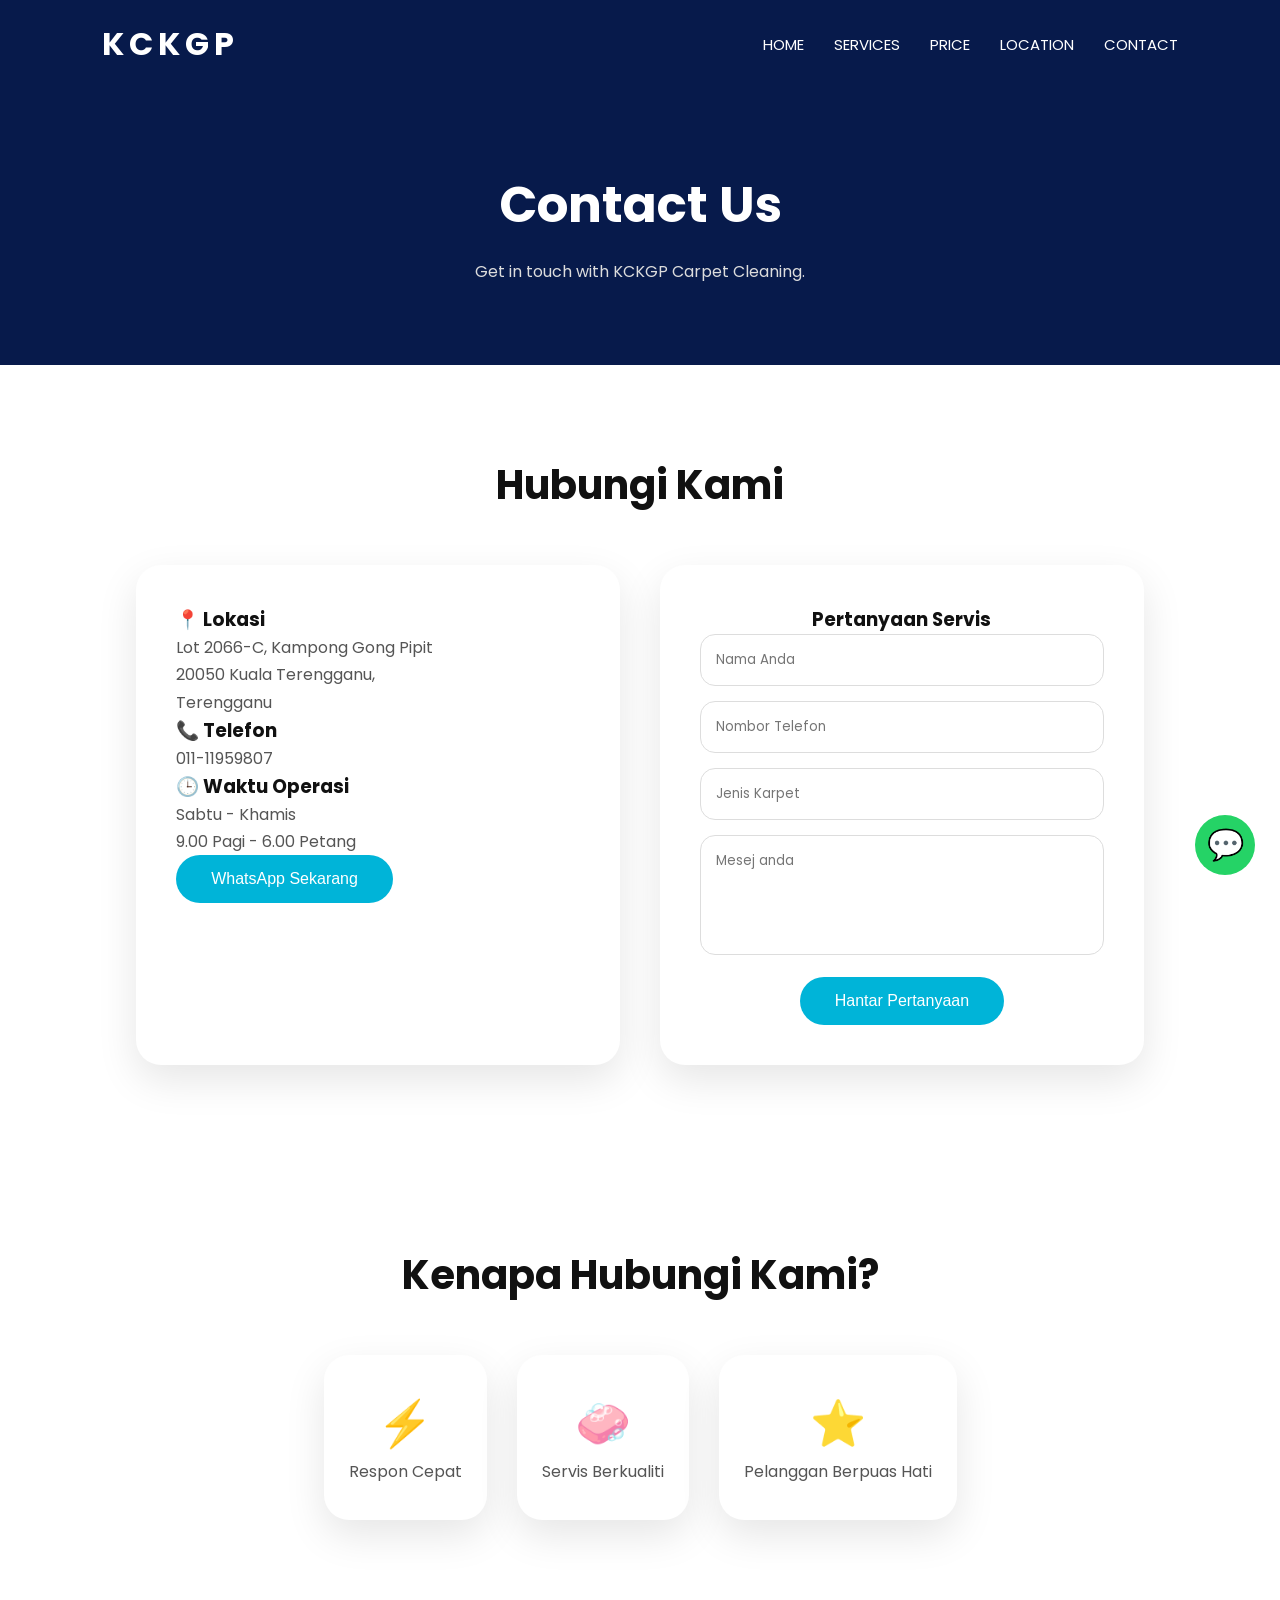
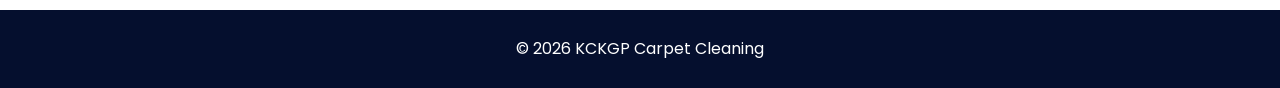
==== commit 6eac54e7: "Update contact.html" ====
--- a/contact.html
+++ b/contact.html
@@ -219,11 +219,11 @@
 
 <p>
 
-Isnin - Sabtu
+Sabtu - Khamis
 
 <br>
 
-8.00 Pagi - 6.00 Petang
+9.00 Pagi - 6.00 Petang
 
 </p>
 
@@ -456,4 +456,4 @@
 </body>
 
 
-</html>+</html>
